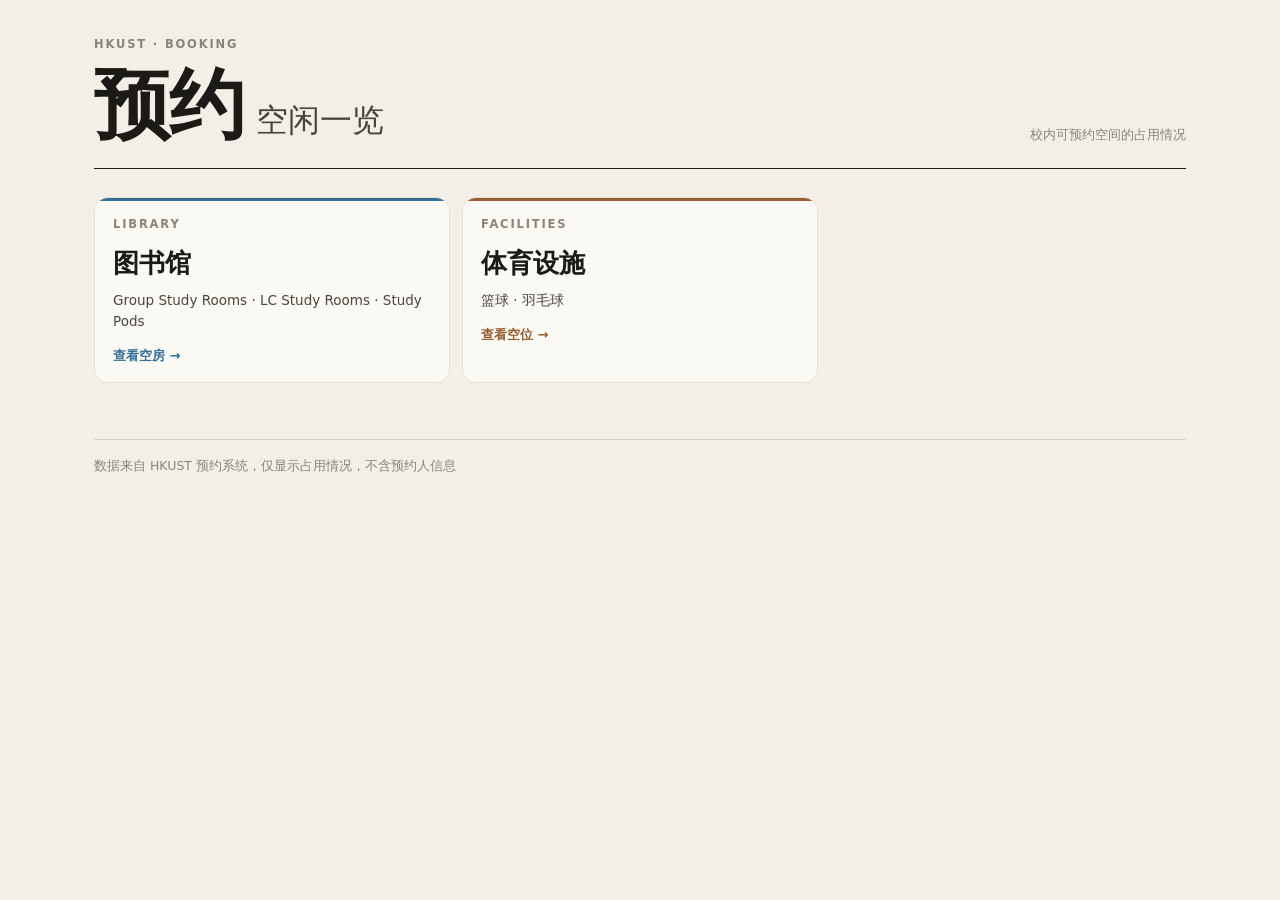
==== index.html @ c3a6573d "site: 2026-10-07 11:20 publish" ====
<!doctype html>
<html lang="zh-CN">
<head>
<meta charset="utf-8">
<meta name="viewport" content="width=device-width, initial-scale=1, viewport-fit=cover">
<meta name="theme-color" content="#f3efe6" media="(prefers-color-scheme: light)">
<meta name="theme-color" content="#171614" media="(prefers-color-scheme: dark)">
<title>Booking</title>
<link rel="stylesheet" href="style.css">
</head>
<body>
<div class="page">
  <header class="mast">
    <div>
      <div class="eyebrow">HKUST · Booking</div>
      <h1 class="display">预约<span class="wd">空闲一览</span></h1>
    </div>
    <div class="mast-side">校内可预约空间的占用情况</div>
  </header>
  <div class="hub">
    <a class="hcard hue" style="--h:205" href="library/">
      <div class="eyebrow">Library</div>
      <h2>图书馆</h2>
      <p>Group Study Rooms · LC Study Rooms · Study Pods</p>
      <span class="go">查看空房 →</span>
    </a>
    <a class="hcard hue" style="--h:25" href="facilities/">
      <div class="eyebrow">Facilities</div>
      <h2>体育设施</h2>
      <p>篮球 · 羽毛球</p>
      <span class="go">查看空位 →</span>
    </a>
  </div>
  <footer class="foot"><span>数据来自 HKUST 预约系统，仅显示占用情况，不含预约人信息</span></footer>
</div>
</body>
</html>
---- style.css ----
/* ——————————————————————————————————————————————————————————
   Booking · 与 courses 同一套手帐风：衬线标题、暖纸色、细线、区域色
   —————————————————————————————————————————————————————————— */
:root{
  --paper:#f3efe6; --paper-2:#ebe5d8; --card:#fbf9f4; --ink:#1c1a16; --ink-2:#4a463e; --muted:#8a8478;
  --rule:#d8d1c2; --rule-2:#e6e0d3;
  --red:#b8321f; --red-bg:#f6e0d9; --amber:#9a6200; --amber-bg:#f5e8cf; --green:#2f6b3a; --green-bg:#e0ecdc;
  --serif:"Songti SC","STSong","Noto Serif CJK SC","Source Han Serif SC",ui-serif,"Iowan Old Style","Palatino Linotype",Georgia,serif;
  --sans:-apple-system,BlinkMacSystemFont,"PingFang SC","Hiragino Sans GB","Noto Sans CJK SC","Segoe UI",system-ui,sans-serif;
  --mono:ui-monospace,"SF Mono",Menlo,Consolas,monospace;
  --radius:14px; --pad:clamp(16px,4.2vw,44px);
  color-scheme:light;
}
@media (prefers-color-scheme:dark){
  :root{
    --paper:#171614; --paper-2:#1f1d1a; --card:#211f1b; --ink:#eeeae1; --ink-2:#c9c3b6; --muted:#8e877a;
    --rule:#37332d; --rule-2:#2c2925;
    --red:#ff8a73; --red-bg:#3b211b; --amber:#f0b45c; --amber-bg:#372a15; --green:#86c78f; --green-bg:#1d2e20;
    color-scheme:dark;
  }
}
*{box-sizing:border-box}
html{-webkit-text-size-adjust:100%}
body{margin:0;background:var(--paper);color:var(--ink);font:15px/1.55 var(--sans);
  font-feature-settings:"tnum" 1,"palt" 1;-webkit-font-smoothing:antialiased}
[hidden]{display:none!important}
a{color:inherit;text-decoration:none}
button,select{font:inherit;color:inherit;cursor:pointer;background:none;border:0;padding:0}
.page{max-width:1180px;margin:0 auto;padding:calc(env(safe-area-inset-top) + 22px) var(--pad) calc(env(safe-area-inset-bottom) + 56px)}
.muted{color:var(--muted)}
.eyebrow{font-size:11.5px;letter-spacing:.16em;text-transform:uppercase;color:var(--muted);font-weight:600}
.display{font-family:var(--serif);font-weight:700;letter-spacing:-.01em;line-height:1.08;margin:0}
.back{display:inline-flex;align-items:center;gap:6px;font-size:14px;color:var(--ink-2);padding:4px 0}
@media (hover:hover){.back:hover{color:var(--ink)}}

/* ——— 区域色：JS 设置 --h ——— */
.hue{--c:hsl(var(--h,30) 48% 40%);--c-soft:hsl(var(--h,30) 45% 86%);--c-faint:hsl(var(--h,30) 40% 94%)}
@media (prefers-color-scheme:dark){.hue{--c:hsl(var(--h,30) 62% 72%);--c-soft:hsl(var(--h,30) 28% 28%);--c-faint:hsl(var(--h,30) 22% 19%)}}

/* ——— 抬头 ——— */
.mast{display:flex;justify-content:space-between;align-items:flex-end;gap:20px;flex-wrap:wrap;
  padding-bottom:22px;border-bottom:1.5px solid var(--ink);margin-top:14px}
.mast h1{font-size:clamp(40px,8.4vw,76px);margin-top:10px}
.mast h1 .wd{font-size:.42em;font-weight:400;color:var(--ink-2);margin-left:.35em;letter-spacing:0}
.mast-side{text-align:right;font-size:13px;color:var(--muted);line-height:1.7}
.mast-side b{color:var(--ink)}
@media (max-width:560px){.mast-side{text-align:left}}

/* ——— 提醒 ——— */
.alert{margin-top:18px;border:1px solid var(--amber);border-radius:var(--radius);background:var(--amber-bg);padding:12px 16px;font-size:14px}
.alert b{color:var(--amber)}

/* ——— 概览数字 ——— */
.stats{display:grid;grid-template-columns:repeat(4,1fr);border-bottom:1px solid var(--rule)}
.stat{padding:18px 18px 18px 0;border-right:1px solid var(--rule-2);min-width:0}
.stat+.stat{padding-left:18px}
.stat:last-child{border-right:0}
.stat .k{font-size:12px;color:var(--muted);letter-spacing:.06em}
.stat .v{font-family:var(--serif);font-size:clamp(28px,5vw,40px);font-weight:700;line-height:1.15;margin-top:4px}
.stat .v small{font-family:var(--sans);font-size:13px;font-weight:500;color:var(--muted);margin-left:4px}
.stat .v.zero{color:var(--red)}
.stat .s{font-size:13px;color:var(--ink-2);margin-top:2px;overflow:hidden;text-overflow:ellipsis;white-space:nowrap}
@media (max-width:720px){
  .stats{grid-template-columns:1fr 1fr}
  .stat:nth-child(2){border-right:0}
  .stat:nth-child(3){padding-left:0}
  .stat:nth-child(n+3){border-top:1px solid var(--rule-2)}
}

/* ——— 分节 ——— */
section.sec{margin-top:40px}
.sec-h{display:flex;align-items:baseline;justify-content:space-between;gap:12px;margin:0 0 14px;flex-wrap:wrap}
.sec-h h2{font-family:var(--serif);font-size:26px;margin:0;font-weight:700}
.sec-h .muted{font-size:13px}

/* ——— 筛选条 ——— */
.ctrl{display:grid;gap:10px;padding:14px 0 18px;border-bottom:1px solid var(--rule-2);margin-bottom:18px}
.ctrl-row{display:flex;align-items:center;gap:10px;min-width:0}
.ctrl-row[hidden]{display:none}
.ctrl-row>.k{flex:none;width:34px;font-size:12px;color:var(--muted);letter-spacing:.06em}
.chips{display:flex;gap:6px;overflow-x:auto;scrollbar-width:none;min-width:0;padding:1px}
.chips::-webkit-scrollbar{display:none}
.chips button,.chips select{flex:none;font-size:13px;padding:5px 12px;border-radius:999px;border:1px solid var(--rule);color:var(--ink-2);background:var(--card);white-space:nowrap}
.chips .cl{font-size:11px;font-weight:700;color:var(--red)}
.chips button.on .cl{color:inherit;opacity:.75}
.chips button.on,.chips select.on{background:var(--ink);border-color:var(--ink);color:var(--paper)}
.chips select{appearance:none;-webkit-appearance:none;padding-right:26px;
  background-image:linear-gradient(45deg,transparent 50%,currentColor 50%),linear-gradient(135deg,currentColor 50%,transparent 50%);
  background-position:calc(100% - 13px) 55%,calc(100% - 9px) 55%;background-size:4px 4px;background-repeat:no-repeat}

/* ——— 区域卡片 ——— */
.zgrid{display:grid;grid-template-columns:repeat(auto-fill,minmax(min(100%,330px),1fr));gap:12px}
.zcard{background:var(--card);border:1px solid var(--rule-2);border-radius:var(--radius);padding:14px 14px 12px;position:relative;overflow:hidden;min-width:0}
.zcard::before{content:"";position:absolute;inset:0 0 auto 0;height:3px;background:var(--c)}
.zcard .top{display:flex;justify-content:space-between;align-items:baseline;gap:8px;margin-bottom:10px}
.zcard .zn{font-family:var(--serif);font-size:20px;font-weight:700}
.zcard .zn small{font-family:var(--sans);font-size:12px;font-weight:500;color:var(--muted);margin-left:6px}
.zcard .cnt{font-size:12px;color:var(--muted);white-space:nowrap}
.zcard .cnt b{font-family:var(--serif);font-size:22px;color:var(--c);margin:0 2px}
.zcard.none .cnt b{color:var(--muted)}
.rlist{display:flex;flex-wrap:wrap;gap:6px}
.room{display:inline-flex;align-items:baseline;gap:6px;padding:4px 10px;border-radius:8px;background:var(--c-faint);border:1px solid var(--c-soft);font-size:13px;white-space:nowrap}
.room b{font-weight:700;color:var(--ink)}
.room span{font-size:11.5px;color:var(--ink-2)}
.room.long{background:var(--c-soft)}
.room.part{background:transparent;border:1px dashed var(--c-soft)}
.room.part b{font-weight:600;color:var(--ink-2)}
.zcard .sub{font-size:11.5px;color:var(--muted);margin:10px 0 6px;letter-spacing:.04em}
.zcard .sub:first-of-type{margin-top:0}
.zcard .next{font-size:13px;color:var(--ink-2);border-top:1px dashed var(--rule);padding-top:8px;margin-top:2px}
.zcard .next em{font-style:normal;font-weight:700;color:var(--ink)}

/* ——— 现在有空 ——— */
.nowtabs{margin-bottom:12px}
.chips .n{font-weight:700;margin-left:2px;color:var(--ink)}
.chips button.on .n{color:inherit}
.nowlist{border-top:1.5px solid var(--ink)}
.nrow{display:grid;grid-template-columns:92px minmax(0,1fr);gap:12px;padding:12px 0;border-bottom:1px solid var(--rule-2);align-items:start}
.nrow .zl{font-family:var(--serif);font-size:18px;font-weight:700;color:var(--c);line-height:1.2}
.nrow .zl small{display:block;font-family:var(--sans);font-size:11.5px;font-weight:500;color:var(--muted);margin-top:2px}
.nrow .none{font-size:13px;color:var(--muted);padding-top:3px}
.nrow.empty-row{opacity:.6}
@media (max-width:560px){
  .nrow{grid-template-columns:1fr;gap:8px}
  .nrow .zl{display:flex;align-items:baseline;gap:8px}
  .nrow .zl small{margin-top:0}
  .room{padding:3px 8px;font-size:12.5px}
}
.legend .l-full::before{background:var(--ink-2)}
.legend .l-part::before{background:transparent;outline:1px dashed var(--ink-2)}

/* ——— 整段空闲 ——— */
.lf{list-style:none;margin:0;padding:0;display:grid;grid-template-columns:repeat(auto-fill,minmax(min(100%,340px),1fr));gap:0 28px}
.lf li{display:grid;grid-template-columns:3px minmax(0,1fr) auto;gap:0 12px;padding:10px 0;border-top:1px dotted var(--rule)}
.lf .bar{background:var(--c);border-radius:2px}
.lf .t{font-weight:600}
.lf .t small{font-weight:400;color:var(--muted);margin-left:6px;font-size:12px}
.lf .m{font-size:12.5px;color:var(--muted)}
.lf .d{font-family:var(--serif);font-size:18px;font-weight:700;text-align:right;white-space:nowrap}
.lf .d small{font-family:var(--sans);font-size:12px;color:var(--muted);font-weight:500;margin-left:2px}

/* ——— 全部预约时间轴 ——— */
.tlwrap{background:var(--card);border:1px solid var(--rule-2);border-radius:var(--radius);overflow-x:auto}
.tl{--lw:112px}
.tr{display:grid;grid-template-columns:var(--lw) 1fr;border-bottom:1px solid var(--rule-2)}
.tr:last-child{border-bottom:0}
.tr.zh{background:var(--paper-2)}
.tr.zh .lab{background:var(--paper-2);font-family:var(--serif);font-size:14px;color:var(--c)}
.lab{position:sticky;left:0;background:var(--card);padding:5px 10px;font-weight:600;font-size:13.5px;z-index:2;
  border-right:1px solid var(--rule-2);white-space:nowrap;overflow:hidden;text-overflow:ellipsis;line-height:1.3}
.lab small{display:block;color:var(--muted);font-weight:400;font-size:11px}
.trk{position:relative;height:40px}
.tr.axis .trk,.tr.zh .trk{height:24px}
.tick{position:absolute;top:0;bottom:0;border-left:1px dotted var(--rule-2)}
.tr.axis .tick span{position:absolute;left:3px;top:4px;font-size:11px;color:var(--muted)}
.bk{position:absolute;top:5px;bottom:5px;border-radius:5px;background:var(--c-soft);border-left:3px solid var(--c);
  color:var(--ink-2);font-size:11px;padding:0 5px;overflow:hidden;white-space:nowrap;line-height:30px}
.bk.unbookable{background:repeating-linear-gradient(135deg,var(--rule) 0 3px,transparent 3px 7px);border-left-color:var(--rule);color:var(--muted)}
.nowline{position:absolute;top:0;bottom:0;width:2px;background:var(--red);z-index:1}
.winband{position:absolute;top:0;bottom:0;background:var(--green-bg);opacity:.55}
.legend{display:flex;flex-wrap:wrap;gap:6px 18px;margin:10px 0 0;font-size:12.5px;color:var(--ink-2)}
.legend span::before{content:"";display:inline-block;width:9px;height:9px;border-radius:2px;margin-right:6px;vertical-align:-1px;background:var(--rule)}
.legend .l-bk::before{background:var(--ink-2)}
.legend .l-un::before{background:repeating-linear-gradient(135deg,var(--rule) 0 2px,transparent 2px 4px);outline:1px solid var(--rule)}
.legend .l-win::before{background:var(--green-bg);outline:1px solid var(--green)}
.legend .l-now::before{background:var(--red);width:2px}

.empty{color:var(--muted);padding:24px 0;font-size:14px}

/* ——— 设施：每日时段格 ——— */
.types{margin:18px 0 0}
.chips button:disabled{opacity:.5;cursor:default}
a.book{color:var(--ink-2);border-bottom:1px solid var(--rule)}
.fday{background:var(--card);border:1px solid var(--rule-2);border-radius:var(--radius);padding:12px 14px 10px;margin-bottom:10px}
.fday.hot{border-color:hsl(205 48% 40%);box-shadow:0 0 0 1px hsl(205 48% 40%)}
.fh{display:flex;justify-content:space-between;align-items:baseline;gap:10px;margin-bottom:8px}
.fh b{font-family:var(--serif);font-size:18px}
.fh span{font-size:12.5px;color:var(--muted)}
.fh em{font-style:normal;font-weight:700;color:hsl(205 48% 40%)}
.fgrid{display:grid;gap:3px}
.fr{display:grid;grid-template-columns:96px repeat(var(--n),minmax(0,1fr));gap:3px;align-items:center}
.fl{font-size:13px;font-weight:600;line-height:1.2;white-space:nowrap;overflow:hidden;text-overflow:ellipsis}
.fl small{display:block;font-size:10.5px;font-weight:400;color:var(--muted)}
.fr i{display:block;height:22px;border-radius:4px;background:var(--paper-2)}
.fr i.ok{background:var(--c)}
.fr.axis i{height:auto;background:none;font-style:normal;font-size:10.5px;color:var(--muted);text-align:center}
@media (max-width:560px){.fr{grid-template-columns:72px repeat(var(--n),minmax(0,1fr));gap:2px}.fgrid{gap:2px}.fr i{height:20px;border-radius:3px}.fr.axis i{font-size:9px}}
.legend .l-free::before{background:hsl(205 48% 40%)}
.legend .l-no::before{background:var(--paper-2);outline:1px solid var(--rule)}

/* ——— 入口页 ——— */
.hub{display:grid;grid-template-columns:repeat(auto-fill,minmax(min(100%,300px),1fr));gap:12px;margin-top:28px}
.hcard{display:flex;flex-direction:column;gap:6px;background:var(--card);border:1px solid var(--rule-2);border-radius:var(--radius);
  padding:18px 18px 16px;position:relative;overflow:hidden;transition:transform .15s ease,border-color .15s ease,box-shadow .15s ease}
.hcard::before{content:"";position:absolute;inset:0 0 auto 0;height:3px;background:var(--c)}
.hcard h2{font-family:var(--serif);font-size:26px;margin:4px 0 0}
.hcard p{margin:0;font-size:13.5px;color:var(--ink-2)}
.hcard .go{margin-top:8px;font-size:13px;font-weight:700;color:var(--c)}
@media (hover:hover){a.hcard:hover{transform:translateY(-2px);border-color:var(--c);box-shadow:0 8px 24px -14px var(--c)}}
.hcard.soon{opacity:.6}
.hcard.soon .go{color:var(--muted)}

/* ——— 页脚 ——— */
.foot{margin-top:56px;padding-top:16px;border-top:1px solid var(--rule);font-size:12.5px;color:var(--muted);
  display:flex;justify-content:space-between;gap:12px;flex-wrap:wrap}

@media (prefers-reduced-motion:no-preference){
  .rise{animation:rise .45s cubic-bezier(.2,.7,.2,1) both}
  @keyframes rise{from{opacity:0;transform:translateY(6px)}to{opacity:1;transform:none}}
}
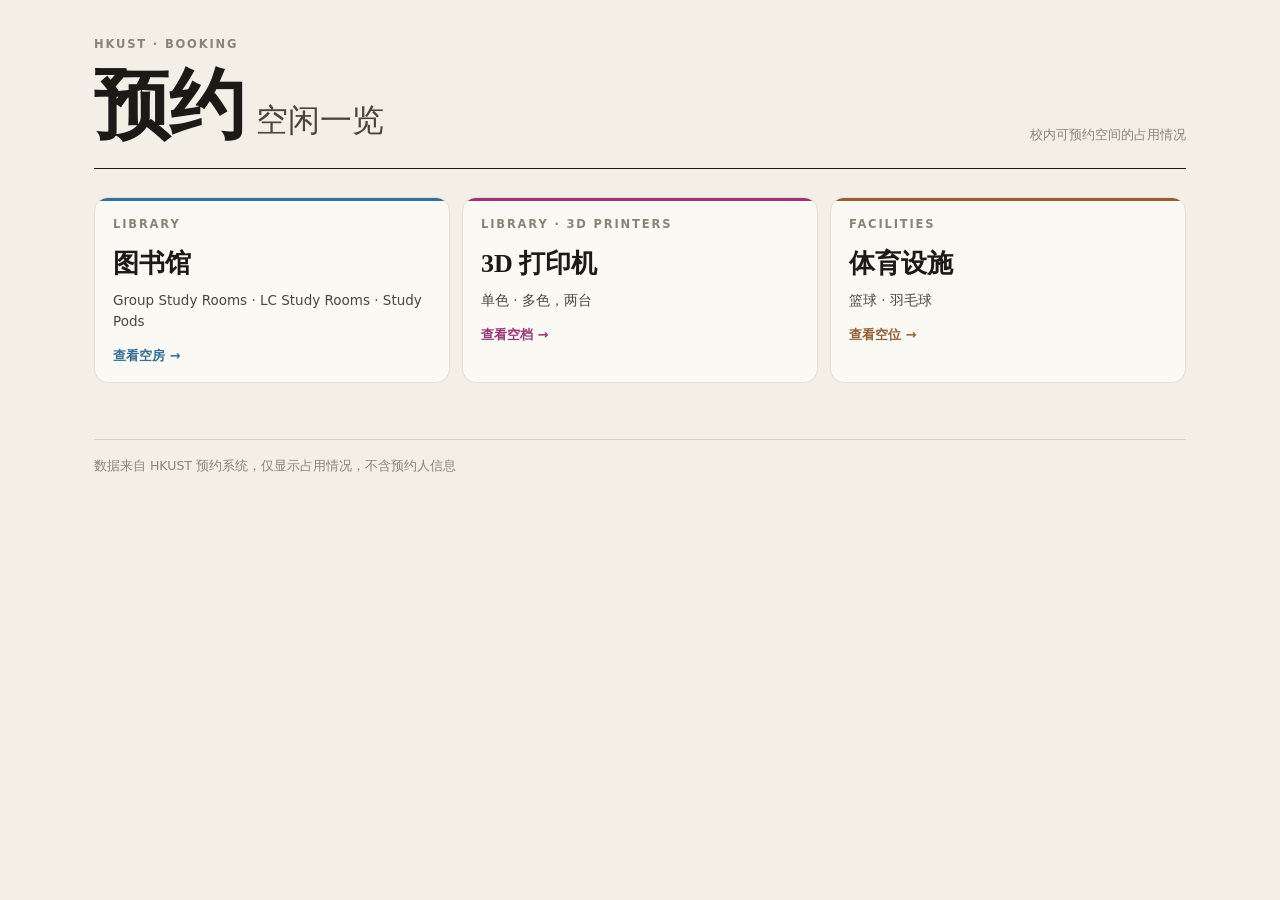
==== commit 8d22c819: "site: 2026-10-29 13:48 publish" ====
--- a/index.html
+++ b/index.html
@@ -6,7 +6,7 @@
 <meta name="theme-color" content="#f3efe6" media="(prefers-color-scheme: light)">
 <meta name="theme-color" content="#171614" media="(prefers-color-scheme: dark)">
 <title>Booking</title>
-<link rel="stylesheet" href="style.css">
+<link rel="stylesheet" href="style.css?v=63e0f41b">
 </head>
 <body>
 <div class="page">
@@ -24,6 +24,12 @@
       <p>Group Study Rooms · LC Study Rooms · Study Pods</p>
       <span class="go">查看空房 →</span>
     </a>
+    <a class="hcard hue" style="--h:320" href="print3d/">
+      <div class="eyebrow">Library · 3D Printers</div>
+      <h2>3D 打印机</h2>
+      <p>单色 · 多色，两台</p>
+      <span class="go">查看空档 →</span>
+    </a>
     <a class="hcard hue" style="--h:25" href="facilities/">
       <div class="eyebrow">Facilities</div>
       <h2>体育设施</h2>
--- a/style.css
+++ b/style.css
@@ -169,6 +169,11 @@
 
 /* ——— 设施：每日时段格 ——— */
 .types{margin:18px 0 0}
+.cta{display:flex;gap:10px;flex-wrap:wrap;margin:16px 0 0}
+.cta a{flex:1 1 160px;max-width:320px;text-align:center;font-size:16px;font-weight:700;padding:14px 18px;border-radius:12px;text-decoration:none}
+.cta a[hidden]{display:none}
+.cta .go{background:var(--ink);color:var(--paper)}
+.cta .sub{background:var(--amber-bg);color:var(--amber);border:1.5px solid var(--amber)}
 .chips button:disabled{opacity:.5;cursor:default}
 a.book{color:var(--ink-2);border-bottom:1px solid var(--rule)}
 .fday{background:var(--card);border:1px solid var(--rule-2);border-radius:var(--radius);padding:12px 14px 10px;margin-bottom:10px}
@@ -208,3 +213,28 @@
   .rise{animation:rise .45s cubic-bezier(.2,.7,.2,1) both}
   @keyframes rise{from{opacity:0;transform:translateY(6px)}to{opacity:1;transform:none}}
 }
+
+/* 图书馆地图：官方平面图 + 房间状态色块（平面图本身是浅色，色块颜色不随深色模式变） */
+.mapwrap{overflow-x:auto;margin:12px 0 0;border-radius:var(--radius);-webkit-overflow-scrolling:touch}
+.fmap{position:relative;overflow:hidden;margin:0 auto;border:1px solid var(--rule);border-radius:var(--radius);background:#fff;box-sizing:border-box}
+.fmap img{position:absolute;inset:0;width:100%;height:100%;max-width:none;display:block;user-select:none;-webkit-user-drag:none}
+.fmap .rm{position:absolute;border-radius:3px;border:2px solid;cursor:pointer;padding:0;background:none;font:inherit}
+.fmap .rm.full{background:rgba(47,140,64,.38);border-color:#2f8c40}
+.fmap .rm.part{background:rgba(230,160,20,.32);border-color:#c98500;border-style:dashed}
+.fmap .rm.busy{background:rgba(184,50,31,.16);border-color:rgba(184,50,31,.55)}
+.fmap .rm.shut{background:rgba(120,120,120,.18);border-color:rgba(120,120,120,.5)}
+.fmap .rm.dim{opacity:.35}
+.fmap .rm.sel{outline:3px solid #1c1a16;outline-offset:1px;z-index:2}
+.fmap .rm small{position:absolute;left:50%;top:-18px;transform:translateX(-50%);font-size:11px;font-weight:700;background:#1c1a16;color:#fff;border-radius:4px;padding:0 4px;white-space:nowrap}
+.mapinfo{min-height:22px;margin:10px 0 0;font-size:14px;color:var(--ink-2)}
+.mapinfo b{color:var(--ink)}
+.legend .l-mfull::before{background:rgba(47,140,64,.6);outline:1px solid #2f8c40}
+.legend .l-mpart::before{background:rgba(230,160,20,.45);outline:1px dashed #c98500}
+.legend .l-mbusy::before{background:rgba(184,50,31,.25);outline:1px solid rgba(184,50,31,.6)}
+.legend .l-mshut::before{background:rgba(120,120,120,.25);outline:1px solid rgba(120,120,120,.6)}
+
+/* 3D 打印机 */
+.pnow{font-size:14px;color:var(--ink-2);padding-top:3px;line-height:1.5}
+.pnow b{color:var(--green)}
+.tr.zh .shut{position:absolute;left:10px;top:4px;font-size:12px;color:var(--muted)}
+.rules{font-size:13px;margin:12px 0 0;line-height:1.6}
